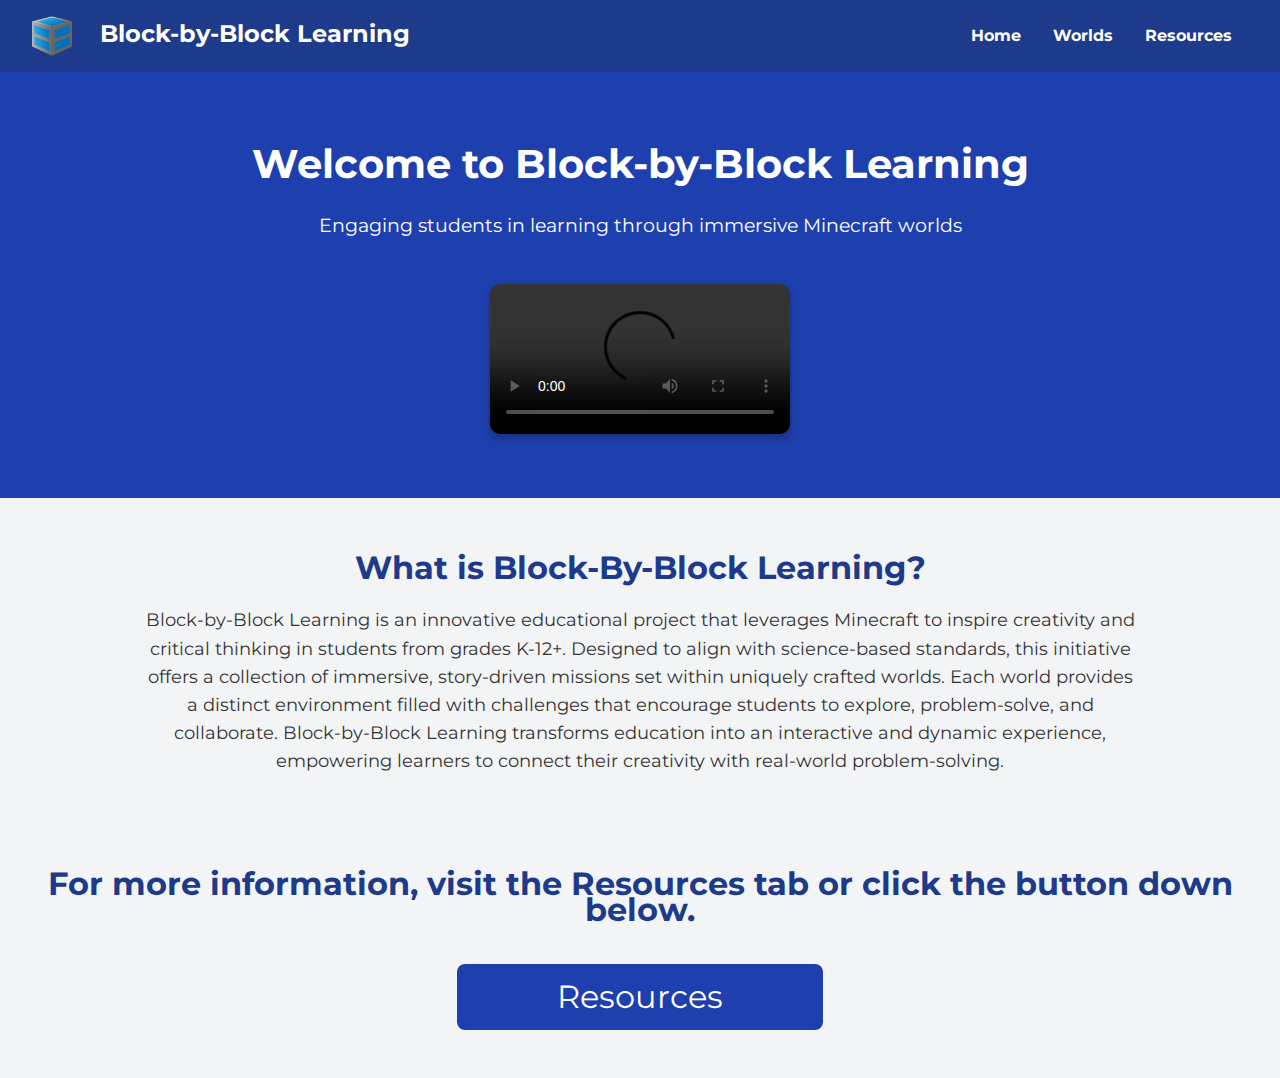
==== index.html @ 80dec6b4 "Add files via upload" ====
<!doctype html>
<html class="no-js" lang="">

<head>
  <meta charset="utf-8">
  <meta name="viewport" content="width=device-width, initial-scale=1">
  <title></title>
  <link rel="stylesheet" href="css/style.css">
  <meta name="description" content="">

  <meta property="og:title" content="">
  <meta property="og:type" content="">
  <meta property="og:url" content="">
  <meta property="og:image" content="">

  <link rel="icon" href="/favicon.ico" sizes="any">
  <link rel="icon" href="/icon.svg" type="image/svg+xml">
  <link rel="apple-touch-icon" href="icon.png">

  <link rel="manifest" href="site.webmanifest">
  <meta name="theme-color" content="#fafafa">
</head>

<body>
<!-- Navbar -->
<nav class="navbar">
  <div class="logo">
    <img class="logoimg" width="40" height="40" src="/icon.png">
      &nbsp;&nbsp;
    Block-by-Block Learning
  </div>
  <ul class="nav-links">
    <li><a href="index.html">Home</a></li>
    <li><a href="worlds.html">Worlds</a></li>
    <li><a href="resources.html">Resources</a></li>
  </ul>
</nav>

<!-- Banner Section -->
<header class="banner">
  <div class="banner-content">
    <h1>Welcome to Block-by-Block Learning</h1>
    <p>Engaging students in learning through immersive Minecraft worlds</p>
    <video controls class="intro-video">
      <source src="intro-video.mp4" type="video/mp4">
      Your browser does not support the video tag.
    </video>
  </div>
</header>

<!-- Main Content (can add more sections as needed) -->
<section id="home">
  <div class="content">
    <h2>What is Block-By-Block Learning?</h2>
    <p>Block-by-Block Learning is an innovative educational project that leverages Minecraft to inspire creativity and critical 
      thinking in students from grades K-12+. Designed to align with science-based standards, this initiative offers a collection
      of immersive, story-driven missions set within uniquely crafted worlds.
      Each world provides a distinct environment filled with challenges that encourage students to explore, problem-solve, 
      and collaborate. Block-by-Block Learning transforms education into an interactive and 
      dynamic experience, empowering learners to connect their creativity with real-world problem-solving.</p>
  </div>
</section>

<section id="redirect">
  <div class="content">
    <h2>For more information, visit the Resources tab or click the button down below.</h2>
    <br>
    <a href="resources.html" class="button">Resources</a>
  </div>
</section>

</body>

</html>
---- css/style.css ----
/*! HTML5 Boilerplate v9.0.0-RC1 | MIT License | https://html5boilerplate.com/ */

/* main.css 3.0.0 | MIT License | https://github.com/h5bp/main.css#readme */
/*
 * What follows is the result of much research on cross-browser styling.
 * Credit left inline and big thanks to Nicolas Gallagher, Jonathan Neal,
 * Kroc Camen, and the H5BP dev community and team.
 */

/* ==========================================================================
   Base styles: opinionated defaults
   ========================================================================== */

html {
  color: #222;
  font-size: 1em;
  line-height: 1.4;
}

/*
 * Remove text-shadow in selection highlight:
 * https://twitter.com/miketaylr/status/12228805301
 *
 * Customize the background color to match your design.
 */

::-moz-selection {
  background: #b3d4fc;
  text-shadow: none;
}

::selection {
  background: #b3d4fc;
  text-shadow: none;
}

/*
 * A better looking default horizontal rule
 */

hr {
  display: block;
  height: 1px;
  border: 0;
  border-top: 1px solid #ccc;
  margin: 1em 0;
  padding: 0;
}

/*
 * Remove the gap between audio, canvas, iframes,
 * images, videos and the bottom of their containers:
 * https://github.com/h5bp/html5-boilerplate/issues/440
 */

audio,
canvas,
iframe,
img,
svg,
video {
  vertical-align: middle;
}

/*
 * Remove default fieldset styles.
 */

fieldset {
  border: 0;
  margin: 0;
  padding: 0;
}

/*
 * Allow only vertical resizing of textareas.
 */

textarea {
  resize: vertical;
}

/* ==========================================================================
   Author's custom styles
   ========================================================================== */

/* ==========================================================================
   Helper classes
   ========================================================================== */

/*
 * Hide visually and from screen readers
 */

.hidden,
[hidden] {
  display: none !important;
}

/*
 * Hide only visually, but have it available for screen readers:
 * https://snook.ca/archives/html_and_css/hiding-content-for-accessibility
 *
 * 1. For long content, line feeds are not interpreted as spaces and small width
 *    causes content to wrap 1 word per line:
 *    https://medium.com/@jessebeach/beware-smushed-off-screen-accessible-text-5952a4c2cbfe
 */

.visually-hidden {
  border: 0;
  clip: rect(0, 0, 0, 0);
  height: 1px;
  margin: -1px;
  overflow: hidden;
  padding: 0;
  position: absolute;
  white-space: nowrap;
  width: 1px;
  /* 1 */
}

/*
 * Extends the .visually-hidden class to allow the element
 * to be focusable when navigated to via the keyboard:
 * https://www.drupal.org/node/897638
 */

.visually-hidden.focusable:active,
.visually-hidden.focusable:focus {
  clip: auto;
  height: auto;
  margin: 0;
  overflow: visible;
  position: static;
  white-space: inherit;
  width: auto;
}

/*
 * Hide visually and from screen readers, but maintain layout
 */

.invisible {
  visibility: hidden;
}

/*
 * Clearfix: contain floats
 *
 * The use of `table` rather than `block` is only necessary if using
 * `::before` to contain the top-margins of child elements.
 */

.clearfix::before,
.clearfix::after {
  content: "";
  display: table;
}

.clearfix::after {
  clear: both;
}

/* ==========================================================================
   EXAMPLE Media Queries for Responsive Design.
   These examples override the primary ('mobile first') styles.
   Modify as content requires.
   ========================================================================== */

@media only screen and (min-width: 35em) {
  /* Style adjustments for viewports that meet the condition */
}

@media print,
  (-webkit-min-device-pixel-ratio: 1.25),
  (min-resolution: 1.25dppx),
  (min-resolution: 120dpi) {
  /* Style adjustments for high resolution devices */
}

/* ==========================================================================
   Print styles.
   Inlined to avoid the additional HTTP request:
   https://www.phpied.com/delay-loading-your-print-css/
   ========================================================================== */

@media print {
  *,
  *::before,
  *::after {
    background: #fff !important;
    color: #000 !important;
    /* Black prints faster */
    box-shadow: none !important;
    text-shadow: none !important;
  }

  a,
  a:visited {
    text-decoration: underline;
  }

  a[href]::after {
    content: " (" attr(href) ")";
  }

  abbr[title]::after {
    content: " (" attr(title) ")";
  }

  /*
   * Don't show links that are fragment identifiers,
   * or use the `javascript:` pseudo protocol
   */
  a[href^="#"]::after,
  a[href^="javascript:"]::after {
    content: "";
  }

  pre {
    white-space: pre-wrap !important;
  }

  pre,
  blockquote {
    border: 1px solid #999;
    page-break-inside: avoid;
  }

  tr,
  img {
    page-break-inside: avoid;
  }

  p,
  h2,
  h3 {
    orphans: 3;
    widows: 3;
  }

  h2,
  h3 {
    page-break-after: avoid;
  }
}

@font-face {
  font-family: "Montserrat";
  src: url(/Montserrat-VariableFont_wght.ttf);
}
/* Basic Reset */
* {
  margin: 0;
  padding: 0;
  box-sizing: border-box;
  font-family: "Montserrat";
}

/* Color Palette */
:root {
  --primary-color: #1E3A8A;  /* Navy Blue */
  --secondary-color: #1E40AF; /* Slightly lighter blue */
  --accent-color: #FBBF24;    /* Gold */
  --text-color: #ffffff;      /* White */
  --bg-color: #F3F4F6;        /* Light Gray */
  --secondary-color2: #0099ff; 
}

/* Navbar */
.navbar {
  display: flex;
  justify-content: space-between;
  align-items: center;
  padding: 1em 2em;
  background-color: var(--primary-color);
}

.nav-links li a::after {
  content: "";
  position: absolute;
  left: 0;
  bottom: -3px;
  height: 2px;
  width: 0;
  background-color: #3fe0d0;
  transition: width 0.3s;
}

.navbar .logo {
  color: var(--text-color);
  font-size: 1.5em;
  font-weight: bold;
}

.nav-links {
  list-style: none;
  display: flex;
}

.nav-links li {
  margin: 0 1em;
}

.nav-links a {
  color: var(--text-color);
  text-decoration: none;
  font-weight: bold;
  transition: color 0.3s;
}

.nav-links a:hover {
  text-decoration: underline;
}

.nav-links a:active {
  color: var(--accent-color);
}

/* Banner */
.banner {
  background: var(--secondary-color);
  color: var(--text-color);
  padding: 4em 2em;
  text-align: center;
}

.banner-content h1 {
  font-size: 2.5em;
  margin-bottom: 0.5em;
}

.banner-content p {
  font-size: 1.2em;
  margin-bottom: 1.5em;
}

.intro-video {
  max-width: 80%;
  height: auto;
  border-radius: 10px;
  margin-top: 1em;
  box-shadow: 0px 4px 10px rgba(0, 0, 0, 0.3);
}

/* Main Content Section */
#home .content {
  background-color: var(--bg-color);
  padding: 3em 2em;
  text-align: center;
}

#home h2 {
  font-size: 2em;
  color: var(--primary-color);
  margin-bottom: 0.5em;
}

#home p {
  font-size: 1.1em;
  color: #333;
  max-width: 1000px;
  margin: 0 auto;
  line-height: 160%;
}

#redirect .content {
  background-color: var(--bg-color);
  padding: 3em 2em;
  text-align: center;
  line-height: 160%;
}

#redirect .button {
  display: inline-block;
  padding: 20px 100px;
  font-size: 2rem;
  color: #ffffff;
  background-color: #1e40af; /* Accent color for the button */
  border: none;
  border-radius: 8px;
  text-decoration: none;
}

#redirect h2 {
  font-size: 2em;
  color: var(--primary-color);
  margin-bottom: 0.5em;
}


/* Worlds Section Styles */
.worlds-section {
  padding: 3em 2em;
  text-align: center;
  background: rgb(2,0,36);
  background:  linear-gradient(180deg, rgba(0,0,0,1) 0%, rgba(15,0,119,1) 50%, rgba(0,127,255,1) 100%);
}

.worlds-section h1 {
  font-size: 2.5em;
  color: var(--text-color);
  margin-bottom: 0.5em;
  background-color: rgba(red, green, blue, alpha);
}

.worlds-section p {
  font-size: 1.2em;
  color: #555;
  margin-bottom: 2em;
}

.worlds-container {
  display: flex;
  flex-direction: column; 
  align-items: center; 
  gap: 5em;
  margin: 0 auto;
  max-width: 800px; 
}

.world-card1 {
  width: 100%;
  background-color: #e0f7fa; 
  border: 1px solid #d1d9e6; 
  border-radius: 20px;
  box-shadow: 0px 4px 8px rgba(0, 0, 0, 0.1);
  padding: 5%;
  transition: transform 0.3s;
  box-shadow: 0 0 0 0px #0099ff; /* Start with no visible shadow */
  transition: transform 0.3s ease, box-shadow 0.3s ease;
}

.world-card2 {
  width: 100%;
  background-color: #e0f7fa; 
  border: 1px solid #d1d9e6; 
  border-radius: 20px;
  box-shadow: 0px 4px 8px rgba(0, 0, 0, 0.1);
  padding: 5%;
  transition: transform 0.3s;
}

.world-card3 {
  width: 100%;
  background-color: #e0f7fa; 
  border: 1px solid #d1d9e6; 
  border-radius: 20px;
  padding: 5%;
  transition: transform 0.3s;
}


.world-card1:hover {
  transform: scale(1.03);
  box-shadow: 0 0 20px 10px #ff0000;
}

.world-card2:hover {
  transform: scale(1.03);
  box-shadow: 0 0 20px 10px #ffa600;
}

.world-card3:hover {
  transform: scale(1.03);
  box-shadow: 0 0 20px 10px #e5ff00;
}

.world-thumbnail {
  width: 100%;
  border-radius: 8px;
  margin-bottom: 1em;
}

.world-card h2 {
  font-size: 1.8em;
  color: var(--primary-color);
  margin-bottom: 0.5em;
}

.world-card p {
  font-size: 20px;
  color: #666;
  margin-bottom: 1.5em;
  font-weight: 600;
}

.world-button {
  display: inline-block;
  padding: 1em 3em;
  background-color: var(--accent-color);
  color: #000;
  text-decoration: none;
  font-weight: bold;
  border-radius: 5px;
}

.world-button:hover {
  text-decoration: underline;
}

.world-button:active {
  background-color: #eab308;
}

.section-banner {
  background-color: #232231;
  color: #ffffff;
  padding: 40px 20px;
  text-align: center;
}

.section-banner video {
  margin-top: 20px;
  width: 100%;
  max-width: 700px;
  border-radius: 8px;
  box-shadow: 0 8px 15px rgba(0, 0, 0, 0.2);
}

/* Section: Mission */
.section-mission {
  background-color: var(--secondary-color2);
  padding: 40px 20px;
  display: flex;
  justify-content: center;
}

.section-mission p {
  max-width: 700px;
  margin: 0 auto;
}
.container {
  display: flex;
  align-items: center;
  max-width: 1200px;
  width: 100%;
  gap: 20px;
}

/* Footer */
footer {
  background-color: #222831;
  color: #ffffff;
  text-align: center;
  padding: 15px 0;
}
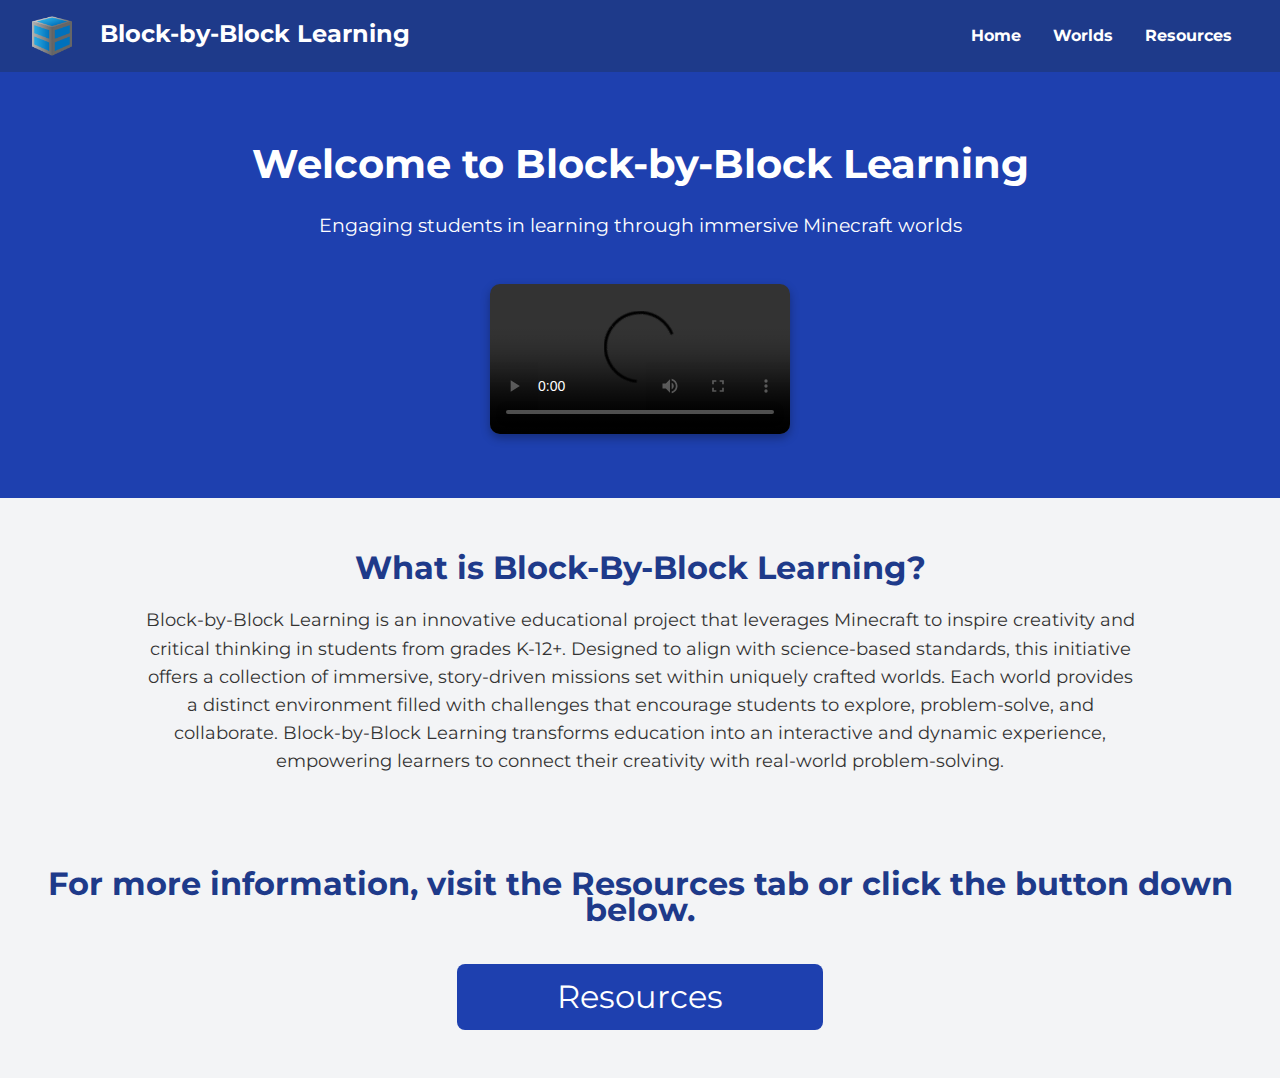
==== commit 3668c1fa: "Add files via upload" ====
--- a/index.html
+++ b/index.html
@@ -25,7 +25,7 @@
 <!-- Navbar -->
 <nav class="navbar">
   <div class="logo">
-    <img class="logoimg" width="40" height="40" src="/icon.png">
+    <img class="logoimg" width="40" height="40" src="/img/icon.png">
       &nbsp;&nbsp;
     Block-by-Block Learning
   </div>
--- a/css/style.css
+++ b/css/style.css
@@ -247,7 +247,7 @@
 
 @font-face {
   font-family: "Montserrat";
-  src: url(/Montserrat-VariableFont_wght.ttf);
+  src: url(/font/Montserrat-VariableFont_wght.ttf);
 }
 /* Basic Reset */
 * {
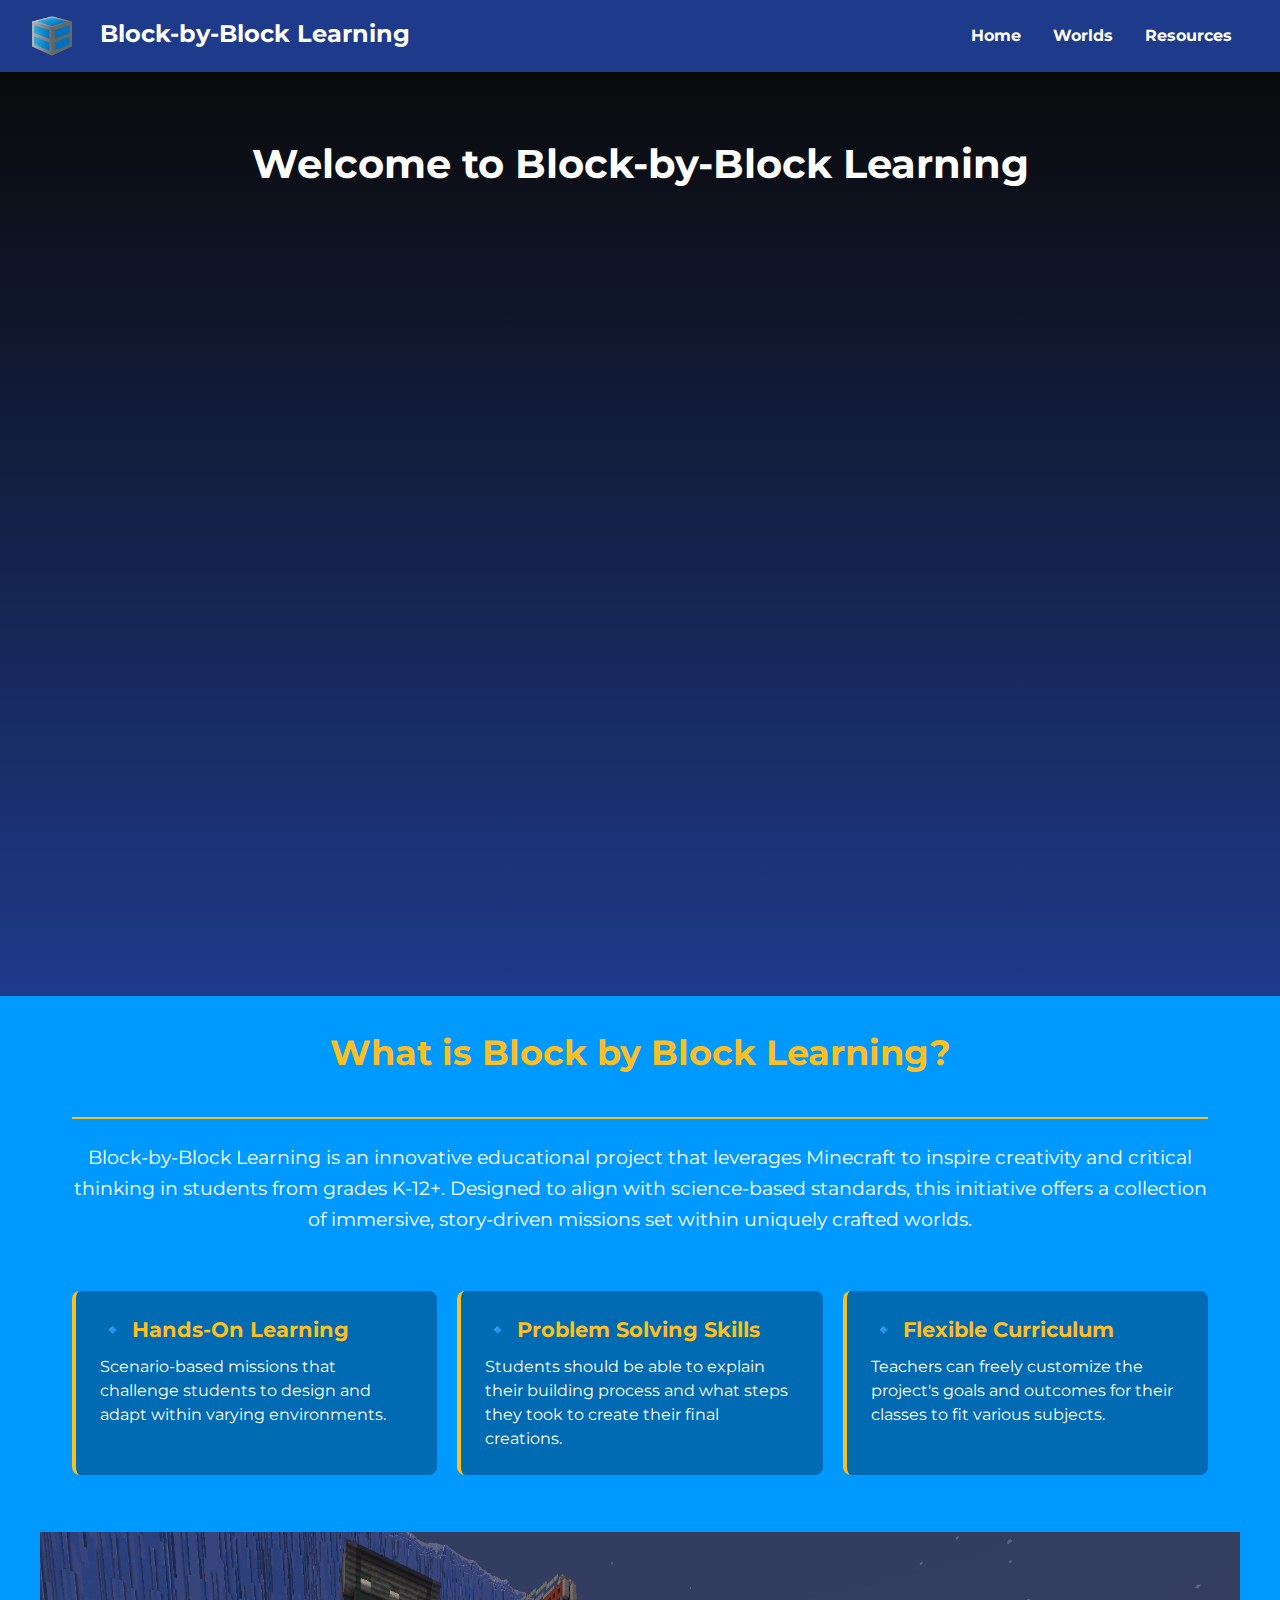
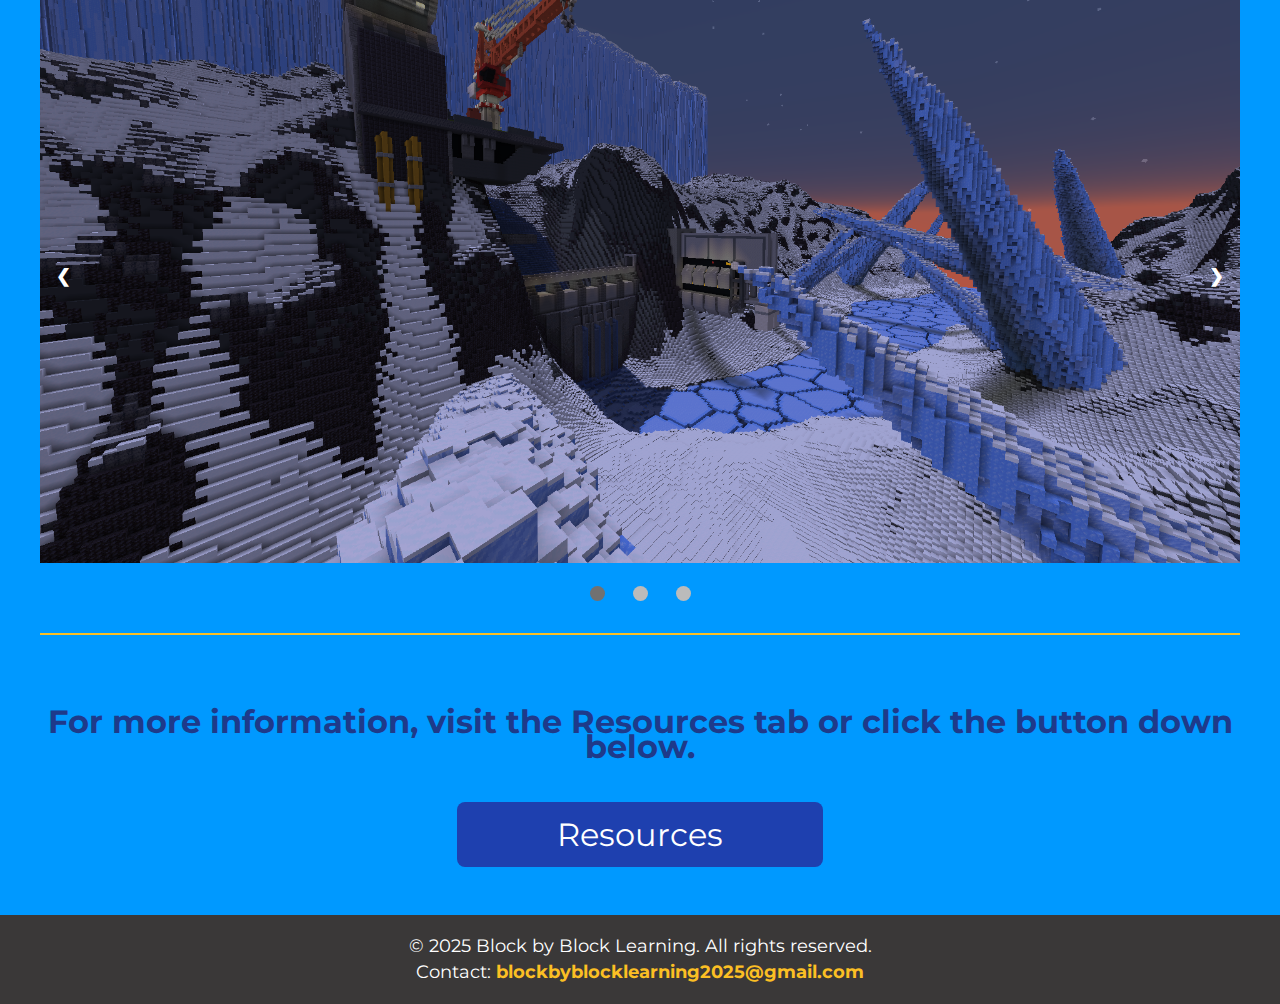
==== commit 01cc23db: "Add files via upload" ====
--- a/index.html
+++ b/index.html
@@ -40,28 +40,69 @@
 <header class="banner">
   <div class="banner-content">
     <h1>Welcome to Block-by-Block Learning</h1>
-    <p>Engaging students in learning through immersive Minecraft worlds</p>
-    <video controls class="intro-video">
-      <source src="intro-video.mp4" type="video/mp4">
-      Your browser does not support the video tag.
-    </video>
+   <iframe width="1280" height="720" src="https://player.vimeo.com/video/1064073545?h=83dff87648&amp;title=0&amp;byline=0&amp;portrait=0&amp;badge=0&amp;autopause=0&amp;player_id=0&amp;app_id=58479" width="1920" height="1080" frameborder="0" allow="autoplay; fullscreen; picture-in-picture; clipboard-write; encrypted-media" title="Block-by-Block Learning"></iframe>
   </div>
 </header>
 
-<!-- Main Content (can add more sections as needed) -->
-<section id="home">
-  <div class="content">
-    <h2>What is Block-By-Block Learning?</h2>
-    <p>Block-by-Block Learning is an innovative educational project that leverages Minecraft to inspire creativity and critical 
-      thinking in students from grades K-12+. Designed to align with science-based standards, this initiative offers a collection
-      of immersive, story-driven missions set within uniquely crafted worlds.
-      Each world provides a distinct environment filled with challenges that encourage students to explore, problem-solve, 
-      and collaborate. Block-by-Block Learning transforms education into an interactive and 
-      dynamic experience, empowering learners to connect their creativity with real-world problem-solving.</p>
+<section id="about">
+  <div class="about-container">
+    <h2 class="section-title">What is Block by Block Learning?</h2>
+    <div class="divider"></div>
+    <p class="about-text">
+      Block-by-Block Learning is an innovative educational project that leverages Minecraft to inspire creativity and critical thinking in students from grades K-12+.
+      Designed to align with science-based standards, this initiative offers a collection of immersive, story-driven missions set within uniquely crafted worlds.    </p>
+    
+    <div class="about-grid">
+      <div class="about-item">
+        <h3>🔹 Hands-On Learning</h3>
+        <p>Scenario-based missions that challenge students to design and adapt within varying environments.</p>
+      </div>
+      
+      <div class="about-item">
+        <h3>🔹 Problem Solving Skills</h3>
+        <p>Students should be able to explain their building process and what steps they took to create their final creations. </p>
+      </div>
+
+      <div class="about-item">
+        <h3>🔹 Flexible Curriculum </h3>
+        <p>Teachers can freely customize the project's goals and outcomes for their classes to fit various subjects.</p>
+      </div>
+    </div>
   </div>
 </section>
 
+
+<div class="slideshow-container">
+
+  <!-- Full-width images with number and caption text -->
+  <div class="mySlides fade">
+    <img src="img/himg1.png" style="width:100%">
+  </div>
+
+  <div class="mySlides fade">
+    <img src="img/himg2.png" style="width:100%">
+  </div>
+
+  <div class="mySlides fade">
+    <img src="img/himg3.png" style="width:100%">
+  </div>
+
+  <!-- Next and previous buttons -->
+  <a class="prev" onclick="plusSlides(-1)">&#10094;</a>
+  <a class="next" onclick="plusSlides(1)">&#10095;</a>
+
+  <br>
+
+<div style="text-align:center">
+  <span class="dot" onclick="currentSlide(1)"></span>
+  <span class="dot" onclick="currentSlide(2)"></span>
+  <span class="dot" onclick="currentSlide(3)"></span>
+  </div>
+</div>
+
+
 <section id="redirect">
+  <div class="divider"></div>
   <div class="content">
     <h2>For more information, visit the Resources tab or click the button down below.</h2>
     <br>
@@ -69,6 +110,40 @@
   </div>
 </section>
 
-</body>
+<footer class="site-footer">
+  <div class="footer-content">
+    <p>© 2025 Block by Block Learning. All rights reserved.</p>
+    <p>Contact: <a href="mailto:blockbyblocklearning2025@gmail.com">blockbyblocklearning2025@gmail.com</a></p>
+  </div>
+</footer>
 
+<script>
+  let slideIndex = 1;
+showSlides(slideIndex);
+
+function plusSlides(n) {
+  showSlides(slideIndex += n);
+}
+
+function currentSlide(n) {
+  showSlides(slideIndex = n);
+}
+
+function showSlides(n) {
+  let i;
+  let slides = document.getElementsByClassName("mySlides");
+  let dots = document.getElementsByClassName("dot");
+  if (n > slides.length) {slideIndex = 1}
+  if (n < 1) {slideIndex = slides.length}
+  for (i = 0; i < slides.length; i++) {
+    slides[i].style.display = "none";
+  }
+  for (i = 0; i < dots.length; i++) {
+    dots[i].className = dots[i].className.replace(" active", "");
+  }
+  slides[slideIndex-1].style.display = "block";
+  dots[slideIndex-1].className += " active";
+} 
+    </script>
+  </body>
 </html>
--- a/css/style.css
+++ b/css/style.css
@@ -10,11 +10,12 @@
 /* ==========================================================================
    Base styles: opinionated defaults
    ========================================================================== */
-
+   @import url('https://fonts.googleapis.com/css2?family=Montserrat:ital,wght@0,100..900;1,100..900&display=swap');
 html {
   color: #222;
   font-size: 1em;
   line-height: 1.4;
+  background-color: var(--secondary-color2);
 }
 
 /*
@@ -245,10 +246,6 @@
   }
 }
 
-@font-face {
-  font-family: "Montserrat";
-  src: url(/font/Montserrat-VariableFont_wght.ttf);
-}
 /* Basic Reset */
 * {
   margin: 0;
@@ -319,7 +316,7 @@
 
 /* Banner */
 .banner {
-  background: var(--secondary-color);
+  background: linear-gradient(180deg, #0a0a0a, #1e3a8a);
   color: var(--text-color);
   padding: 4em 2em;
   text-align: center;
@@ -365,7 +362,6 @@
 }
 
 #redirect .content {
-  background-color: var(--bg-color);
   padding: 3em 2em;
   text-align: center;
   line-height: 160%;
@@ -382,6 +378,15 @@
   text-decoration: none;
 }
 
+#redirect .button:hover {
+  text-decoration: underline;
+}
+
+#redirect .button:active {
+  text-decoration: underline;
+  color: var(--accent-color);
+}
+
 #redirect h2 {
   font-size: 2em;
   color: var(--primary-color);
@@ -389,25 +394,75 @@
 }
 
 
-/* Worlds Section Styles */
 .worlds-section {
   padding: 3em 2em;
   text-align: center;
   background: rgb(2,0,36);
-  background:  linear-gradient(180deg, rgba(0,0,0,1) 0%, rgba(15,0,119,1) 50%, rgba(0,127,255,1) 100%);
-}
+  background: linear-gradient(180deg, rgba(0,0,0,1) 0%, rgba(15,0,119,1) 50%, rgba(0,127,255,1) 100%);
+  position: relative;
+  overflow: hidden;
+}
+
+.worlds-section::before {
+  content: '';
+  position: absolute;
+  top: 0;
+  left: 0;
+  width: 100%;
+  height: 100%;
+  background: url('https://www.transparenttextures.com/patterns/stardust.png') repeat;
+  opacity: 0.2;
+  z-index: -1;
+  animation: moveStars 50s linear infinite;
+}
+
+@keyframes moveStars {
+  0% {
+    transform: translateX(0);
+  }
+  100% {
+    transform: translateX(-100%);
+  }
+}
+
 
 .worlds-section h1 {
-  font-size: 2.5em;
+  font-size: 3rem; 
+  text-transform: uppercase;
+  letter-spacing: 4px;
   color: var(--text-color);
-  margin-bottom: 0.5em;
-  background-color: rgba(red, green, blue, alpha);
+  text-shadow: 0 0 5px #00ffff, 0 0 10px #00ffff, 0 0 20px #0088ff; /* Glowing effect */
+  background: linear-gradient(90deg, rgba(0, 255, 255, 0.8), rgba(0, 136, 255, 0.8));
+  background-clip: text;
+  -webkit-background-clip: text;
+  -webkit-text-fill-color: transparent;
+  animation: flicker 5s infinite alternate;
+  text-align: center;
+  padding: 20px 40px; 
+  border: 3px solid #00ffff; /* Simple border */
+  max-width: 800px;
+  margin: auto;
+  margin-bottom: 5%;
+}
+
+.worlds-section h2 {
+  font-size: 2em;
+  color: #00ffff;
+  margin-bottom: 2.5%;
+}
+
+.worlds-section h3 {
+  font-size: 1.5em;
+  color: #00ffff;
+  margin-bottom: 4%;
+  padding-top: 3%;
 }
 
 .worlds-section p {
   font-size: 1.2em;
-  color: #555;
+  color: #00ffff;
   margin-bottom: 2em;
+  padding-top: 3%;
 }
 
 .worlds-container {
@@ -419,50 +474,53 @@
   max-width: 800px; 
 }
 
+.divider {
+  width: 100%;
+  max-width: 1000px;
+  border-bottom: 2px solid var(--accent-color);
+}
+
 .world-card1 {
   width: 100%;
-  background-color: #e0f7fa; 
-  border: 1px solid #d1d9e6; 
+  background-color: #00506699;
+  border: 3px solid #00ffff;
   border-radius: 20px;
   box-shadow: 0px 4px 8px rgba(0, 0, 0, 0.1);
   padding: 5%;
   transition: transform 0.3s;
-  box-shadow: 0 0 0 0px #0099ff; /* Start with no visible shadow */
+  box-shadow: 0 0 0 0px #0099ff;
   transition: transform 0.3s ease, box-shadow 0.3s ease;
 }
 
 .world-card2 {
   width: 100%;
-  background-color: #e0f7fa; 
-  border: 1px solid #d1d9e6; 
+  background-color: #00506699;
+  border: 3px solid #00ffff;
   border-radius: 20px;
   box-shadow: 0px 4px 8px rgba(0, 0, 0, 0.1);
   padding: 5%;
-  transition: transform 0.3s;
+  transition: transform 0.3s, box-shadow 0.3s ease;
 }
 
 .world-card3 {
   width: 100%;
-  background-color: #e0f7fa; 
-  border: 1px solid #d1d9e6; 
+  background-color: #00506699;
+  border: 3px solid #00ffff;
   border-radius: 20px;
   padding: 5%;
-  transition: transform 0.3s;
+  transition: transform 0.3s, box-shadow 0.3s ease;
 }
 
 
 .world-card1:hover {
-  transform: scale(1.03);
   box-shadow: 0 0 20px 10px #ff0000;
 }
 
 .world-card2:hover {
-  transform: scale(1.03);
   box-shadow: 0 0 20px 10px #ffa600;
 }
 
 .world-card3:hover {
-  transform: scale(1.03);
   box-shadow: 0 0 20px 10px #e5ff00;
 }
 
@@ -488,19 +546,27 @@
 .world-button {
   display: inline-block;
   padding: 1em 3em;
-  background-color: var(--accent-color);
-  color: #000;
+  background-color: transparent; /* Transparent background */
+  color: var(--accent-color); /* Border and text color */
   text-decoration: none;
   font-weight: bold;
+  border: 3px solid var(--accent-color); /* Border initially visible */
   border-radius: 5px;
-}
-
+  transition: all 0.4s ease-in-out; /* Smooth transition effect */
+  position: relative;
+  overflow: hidden; /* Prevents background spill */
+}
+
+/* Hover Effect - Fill Inside */
 .world-button:hover {
-  text-decoration: underline;
-}
-
+  background-color: var(--accent-color); /* Fill inside */
+  color: #000; /* Change text color for contrast */
+}
+
+/* Active Effect - Click Animation */
 .world-button:active {
   background-color: #eab308;
+  transform: scale(0.95); 
 }
 
 .section-banner {
@@ -545,3 +611,150 @@
   text-align: center;
   padding: 15px 0;
 }
+
+@keyframes flicker {
+  0% { opacity: 1; text-shadow: 0 0 3px #00ffff, 0 0 6px #0088ff; }
+  50% { opacity: 0.85; text-shadow: 0 0 4px #00ffff, 0 0 8px #0088ff; }
+  100% { opacity: 1; text-shadow: 0 0 3px #00ffff, 0 0 6px #0088ff; }
+}
+
+* {box-sizing:border-box}
+
+/* Slideshow container */
+.slideshow-container {
+  max-width: 1200px;
+  position: relative;
+  margin: auto;
+  padding-top: 2%;
+  padding-bottom: 2%;
+}
+
+/* Hide the images by default */
+.mySlides {
+  display: none;
+}
+
+/* Next & previous buttons */
+.prev, .next {
+  cursor: pointer;
+  position: absolute;
+  top: 50%;
+  width: auto;
+  margin-top: -22px;
+  padding: 16px;
+  color: white;
+  font-weight: bold;
+  font-size: 18px;
+  transition: 0.6s ease;
+  border-radius: 0 3px 3px 0;
+  user-select: none;
+}
+
+/* Position the "next button" to the right */
+.next {
+  right: 0;
+  border-radius: 3px 0 0 3px;
+}
+
+/* On hover, add a black background color with a little bit see-through */
+.prev:hover, .next:hover {
+  background-color: rgba(0,0,0,0.8);
+}
+
+/* The dots/bullets/indicators */
+.dot {
+  cursor: pointer;
+  height: 15px;
+  width: 15px;
+  margin: 0 1%;
+  background-color: #bbb;
+  border-radius: 50%;
+  display: inline-block;
+  transition: background-color 0.6s ease;
+}
+
+.slideshow-container .active, .dot:hover {
+  background-color: #717171;
+}
+
+/* About Section */
+
+#about {
+  background-color: var(--secondary-color2);
+}
+.about-container {
+  max-width: 1200px;
+  margin: auto;
+  text-align: center;
+  padding: 2em;
+}
+
+.section-title {
+  font-size: 2.2rem;
+  color: var(--accent-color);
+  margin-bottom: 1em;
+  display: inline-block;
+  padding-bottom: 5px;
+}
+
+.about-text {
+  font-size: 1.2rem;
+  color: var(--text-color);
+  padding-bottom: 5%;
+  line-height: 1.6;
+}
+
+/* Grid Layout for Key Features */
+.about-grid {
+  display: grid;
+  grid-template-columns: repeat(auto-fit, minmax(350px, 1fr));
+  gap: 20px;
+  text-align: left;
+  flex-direction: column;
+}
+
+.about-item {
+  background: rgba(0, 0, 0, 0.3);
+  padding: 1.5em;
+  border-radius: 8px;
+  border-left: 4px solid var(--accent-color);
+}
+
+.about-item h3 {
+  color: var(--accent-color);
+  font-size: 1.3rem;
+  margin-bottom: 0.5em;
+}
+
+.about-item p {
+  font-size: 1rem;
+  color: var(--text-color);
+  line-height: 1.5;
+}
+
+.divider {
+  width: 100%;
+  max-width: 1200px;
+  padding: 10px auto;
+  margin: auto;
+  margin-bottom: 2%;
+  border-bottom: 2px solid var(--accent-color);
+}
+
+.site-footer {
+  background-color: #3a3838; 
+  color: #ffffff; 
+  text-align: center;
+  padding: 1.5% 0;
+  font-size: 18px;
+}
+
+.footer-content a {
+  color: var(--accent-color);
+  text-decoration: none;
+  font-weight: bold;
+}
+
+.footer-content a:hover {
+  text-decoration: underline;
+}
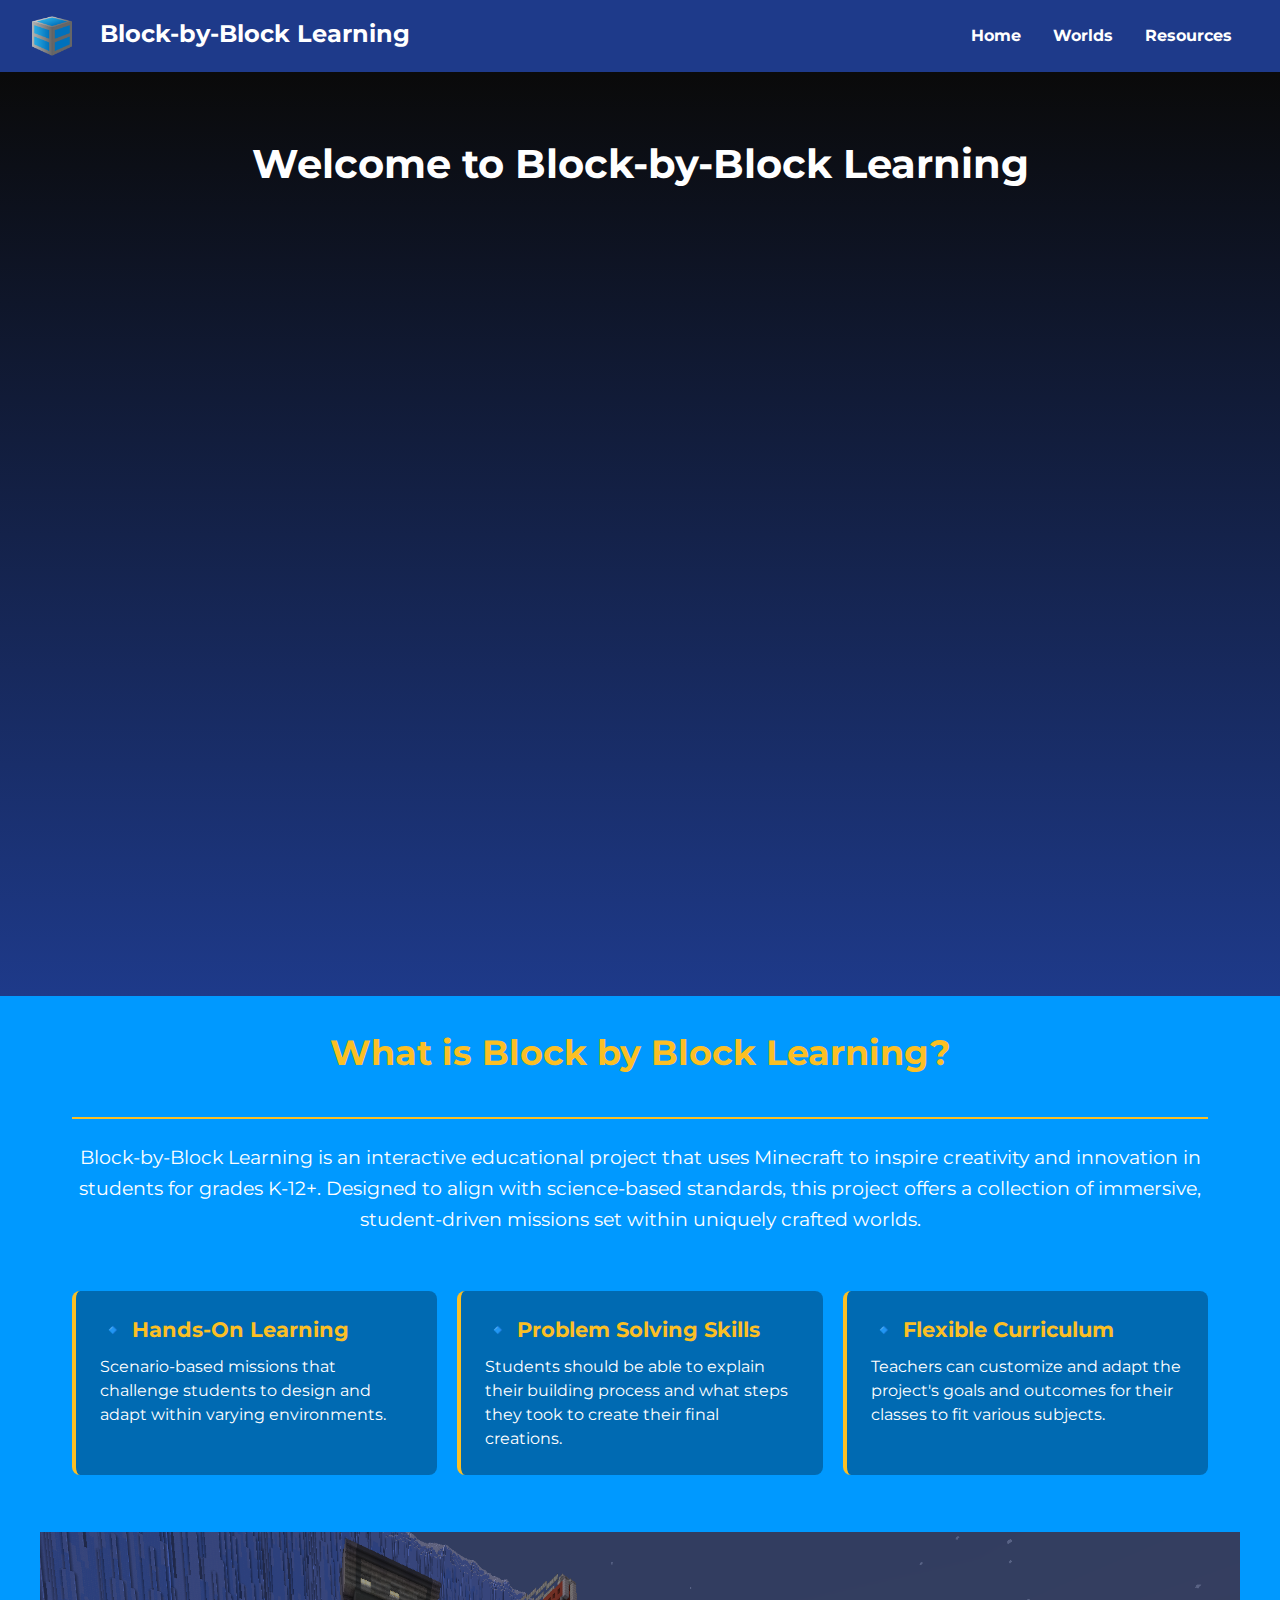
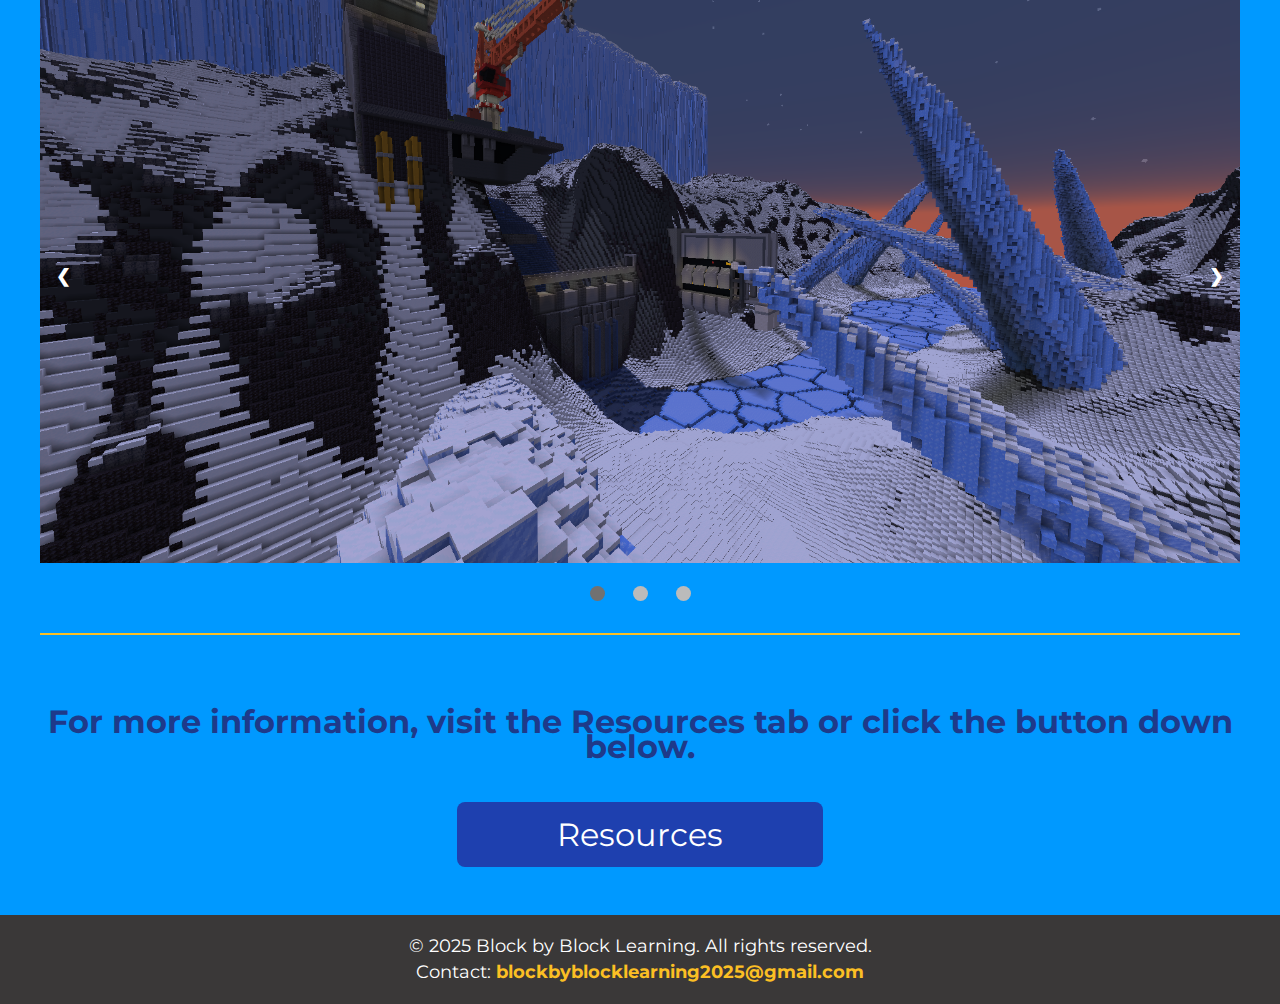
==== commit 450cea17: "Update index.html" ====
--- a/index.html
+++ b/index.html
@@ -14,6 +14,7 @@
   <meta property="og:image" content="">
 
   <link rel="icon" href="/favicon.ico" sizes="any">
+  <link rel="shortcut icon" type="image/x-icon" href="favicon.ico">
   <link rel="icon" href="/icon.svg" type="image/svg+xml">
   <link rel="apple-touch-icon" href="icon.png">
 
@@ -49,8 +50,8 @@
     <h2 class="section-title">What is Block by Block Learning?</h2>
     <div class="divider"></div>
     <p class="about-text">
-      Block-by-Block Learning is an innovative educational project that leverages Minecraft to inspire creativity and critical thinking in students from grades K-12+.
-      Designed to align with science-based standards, this initiative offers a collection of immersive, story-driven missions set within uniquely crafted worlds.    </p>
+      Block-by-Block Learning is an interactive educational project that uses Minecraft to inspire creativity and innovation in students for grades K-12+.
+      Designed to align with science-based standards, this project offers a collection of immersive, student-driven missions set within uniquely crafted worlds.    </p>
     
     <div class="about-grid">
       <div class="about-item">
@@ -65,7 +66,7 @@
 
       <div class="about-item">
         <h3>🔹 Flexible Curriculum </h3>
-        <p>Teachers can freely customize the project's goals and outcomes for their classes to fit various subjects.</p>
+        <p>Teachers can customize and adapt the project's goals and outcomes for their classes to fit various subjects.</p>
       </div>
     </div>
   </div>
